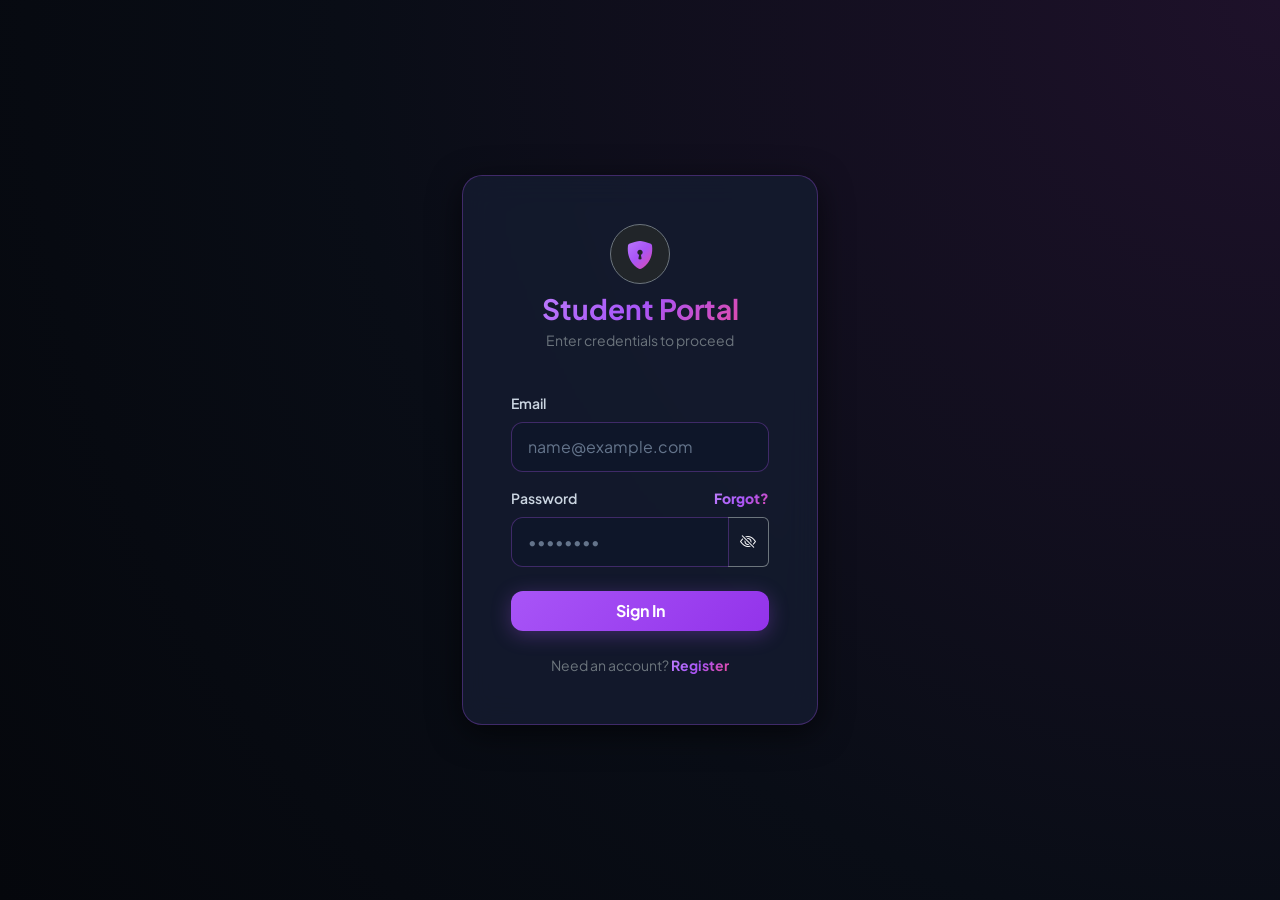
==== quiz.html @ be62087b "Initial commit - Complete Cyberpunk Quiz App" ====
<!DOCTYPE html>
<html lang="en">
<head>
  <meta charset="UTF-8">
  <meta name="viewport" content="width=device-width, initial-scale=1.0">
  <title>Quiz Session</title>
  <link href="https://cdn.jsdelivr.net/npm/bootstrap@5.3.0/dist/css/bootstrap.min.css" rel="stylesheet">
  <link rel="stylesheet" href="https://cdn.jsdelivr.net/npm/bootstrap-icons@1.11.0/font/bootstrap-icons.css">
  <link rel="stylesheet" href="css/style.css">
</head>
<body>
  <div class="container my-4">
    <div class="row justify-content-center">
      <div class="col-md-8 col-lg-7">
        <div class="d-flex justify-content-between align-items-center mb-3">
          <div>
            <span class="text-secondary small d-block">Candidate</span>
            <h5 class="m-0 text-purple fw-bold" id="studentNameDisplay">Student</h5>
          </div>
          <div class="d-flex align-items-center">
            <span class="badge bg-danger px-3 py-2 fs-6 me-3 rounded-pill" id="timerDisplay"><i class="bi bi-clock me-1"></i>15:00</span>
            <button class="btn btn-outline-danger btn-sm rounded-pill px-3" onclick="handleLogout()">Logout</button>
          </div>
        </div>

        <div class="card p-4 p-md-5">
          <div class="d-flex justify-content-between align-items-center mb-2">
            <span class="fw-bold text-secondary">Question <span id="currentQNum" class="text-light">1</span> / <span id="totalQNum">10</span></span>
          </div>
          <div class="progress mb-4" style="height: 6px;"><div id="progressBar" class="progress-bar progress-bar-purple" style="width: 0%;"></div></div>
          
          <div id="quizError" class="text-danger small mb-2"></div>
          <div id="questionContainer"></div>
          
          <div class="d-flex gap-2 mt-4">
            <button id="prevBtn" class="btn btn-prev-neon w-50 py-2 d-none"><i class="bi bi-arrow-left me-1"></i> Previous</button>
            <button id="nextBtn" class="btn btn-purple w-100 py-2">Next Question <i class="bi bi-arrow-right ms-1"></i></button>
          </div>
        </div>
      </div>
    </div>
  </div>
  <script src="js/auth.js"></script>
  <script src="js/quiz.js"></script>
</body>
</html>
---- css/style.css ----
@import url('https://fonts.googleapis.com/css2?family=Plus+Jakarta+Sans:wght@400;500;600;700;800&display=swap');

:root {
  --bg-main: #090d16;
  --bg-card: rgba(21, 28, 47, 0.85);
  --bg-input: #0f172a;
  --border-color: rgba(168, 85, 247, 0.3);
  --text-main: #f8fafc;
  --text-sub: #cbd5e1;
  --neon-purple: #a855f7;
  --neon-pink: #ec4899;
  --neon-glow: 0 0 25px rgba(168, 85, 247, 0.4);
  --card-glow: 0 8px 32px 0 rgba(0, 0, 0, 0.6);
}

body {
  background: radial-gradient(circle at top right, #1e112a 0%, #090d16 60%, #05070c 100%);
  color: var(--text-main);
  min-height: 100vh;
  display: flex;
  flex-direction: column;
  justify-content: center;
  font-family: 'Plus Jakarta Sans', sans-serif;
}

.card {
  background: var(--bg-card);
  backdrop-filter: blur(16px);
  -webkit-backdrop-filter: blur(16px);
  border: 1px solid var(--border-color);
  border-radius: 20px;
  box-shadow: var(--card-glow);
  position: relative;
}

.form-label {
  color: var(--text-sub);
  font-size: 0.875rem;
  font-weight: 600;
}

.form-control {
  background-color: rgba(15, 23, 42, 0.9) !important;
  border: 1px solid var(--border-color) !important;
  color: #ffffff !important;
  border-radius: 12px;
  padding: 0.75rem 1rem;
  transition: all 0.3s ease;
}

.form-control::placeholder {
  color: #64748b !important;
  opacity: 1 !important;
}

.form-control:focus {
  border-color: var(--neon-purple) !important;
  box-shadow: var(--neon-glow) !important;
}

.text-purple {
  background: linear-gradient(135deg, #c084fc 0%, #a855f7 50%, #ec4899 100%);
  -webkit-background-clip: text;
  -webkit-text-fill-color: transparent;
  font-weight: 800;
}

.btn-purple {
  background: linear-gradient(135deg, #a855f7 0%, #9333ea 100%);
  border: none;
  color: #ffffff;
  border-radius: 12px;
  padding: 0.75rem 1rem;
  font-weight: 700;
  box-shadow: 0 4px 20px rgba(168, 85, 247, 0.3);
  transition: all 0.3s ease;
}

.btn-purple:hover {
  background: linear-gradient(135deg, #c084fc 0%, #a855f7 100%);
  color: #ffffff;
  box-shadow: var(--neon-glow);
  transform: translateY(-2px);
}

/* Custom Styling for Previous Button */
.btn-prev-neon {
  background: rgba(15, 23, 42, 0.8) !important;
  border: 1px solid rgba(168, 85, 247, 0.4) !important;
  color: var(--text-main) !important;
  border-radius: 12px;
  font-weight: 600;
  transition: all 0.3s ease;
}

.btn-prev-neon:hover {
  background: rgba(168, 85, 247, 0.2) !important;
  border-color: var(--neon-purple) !important;
  color: #ffffff !important;
  box-shadow: 0 0 15px rgba(168, 85, 247, 0.3);
  transform: translateY(-2px);
}

.pass-conditions {
  background: rgba(15, 23, 42, 0.7);
  border: 1px solid rgba(168, 85, 247, 0.2);
  border-radius: 10px;
  padding: 8px 12px;
  font-size: 0.75rem;
  color: #cbd5e1;
}

#emailSuggestBox {
  background: #111827;
  border: 1px solid var(--neon-purple);
  border-radius: 12px;
  overflow: hidden;
  box-shadow: 0 10px 25px rgba(0, 0, 0, 0.8), var(--neon-glow);
  max-height: 200px;
  overflow-y: auto;
}

.suggest-item {
  background: transparent;
  border: none;
  border-bottom: 1px solid rgba(255, 255, 255, 0.05);
  color: var(--text-main);
  padding: 10px 14px;
  text-align: left;
  width: 100%;
  font-size: 0.85rem;
  cursor: pointer;
  transition: all 0.2s ease;
}

.suggest-item:hover {
  background: rgba(168, 85, 247, 0.2);
  color: #ffffff;
  padding-left: 18px;
}

#questionContainer h5 {
  color: #ffffff !important;
  font-weight: 700 !important;
  font-size: 1.25rem !important;
  line-height: 1.6;
  text-shadow: 0 2px 4px rgba(0, 0, 0, 0.5);
}

.choice-btn {
  text-align: left;
  border: 1px solid var(--border-color);
  color: var(--text-main);
  background: rgba(15, 23, 42, 0.6);
  border-radius: 14px;
  padding: 1rem 1.25rem;
  font-weight: 600;
  transition: all 0.25s ease;
}

.choice-btn:hover {
  background: rgba(168, 85, 247, 0.15);
  border-color: var(--neon-purple);
  color: #fff;
}

.choice-btn.active-choice {
  background: linear-gradient(135deg, rgba(168, 85, 247, 0.3) 0%, rgba(236, 72, 153, 0.2) 100%);
  border-color: var(--neon-purple);
  color: #ffffff;
  box-shadow: var(--neon-glow);
}

.progress {
  background-color: rgba(15, 23, 42, 0.9);
  border-radius: 10px;
}

.progress-bar-purple {
  background: linear-gradient(90deg, #a855f7 0%, #ec4899 100%);
  box-shadow: var(--neon-glow);
}

.list-group-item-dark {
  background: rgba(15, 23, 42, 0.6);
  border: 1px solid var(--border-color);
  color: var(--text-main);
  border-radius: 10px !important;
  margin-bottom: 6px;
}

/* Custom Result Status Boxes (Dark Glassmorphism) */
.result-status-box {
  border-radius: 12px;
  padding: 14px 20px;
  font-weight: 600;
  text-align: center;
  backdrop-filter: blur(12px);
  -webkit-backdrop-filter: blur(12px);
  transition: all 0.3s ease;
  display: flex;
  align-items: center;
  justify-content: center;
  gap: 8px;
}

/* Success State (Pass) */
.result-status-success {
  background: rgba(15, 23, 42, 0.75);
  border: 1px solid rgba(168, 85, 247, 0.35);
  color: #86EFAC;
  box-shadow: 0 0 20px rgba(168, 85, 247, 0.15), inset 0 0 10px rgba(134, 239, 172, 0.05);
}

.result-status-success:hover {
  border-color: rgba(168, 85, 247, 0.6);
  box-shadow: 0 0 25px rgba(168, 85, 247, 0.25);
}

/* Failure State (Fail) */
.result-status-fail {
  background: rgba(30, 15, 25, 0.75);
  border: 1px solid rgba(248, 113, 113, 0.35);
  color: #FCA5A5;
  box-shadow: 0 0 20px rgba(248, 113, 113, 0.15), inset 0 0 10px rgba(252, 165, 165, 0.05);
}

.result-status-fail:hover {
  border-color: rgba(248, 113, 113, 0.6);
  box-shadow: 0 0 25px rgba(248, 113, 113, 0.25);
}
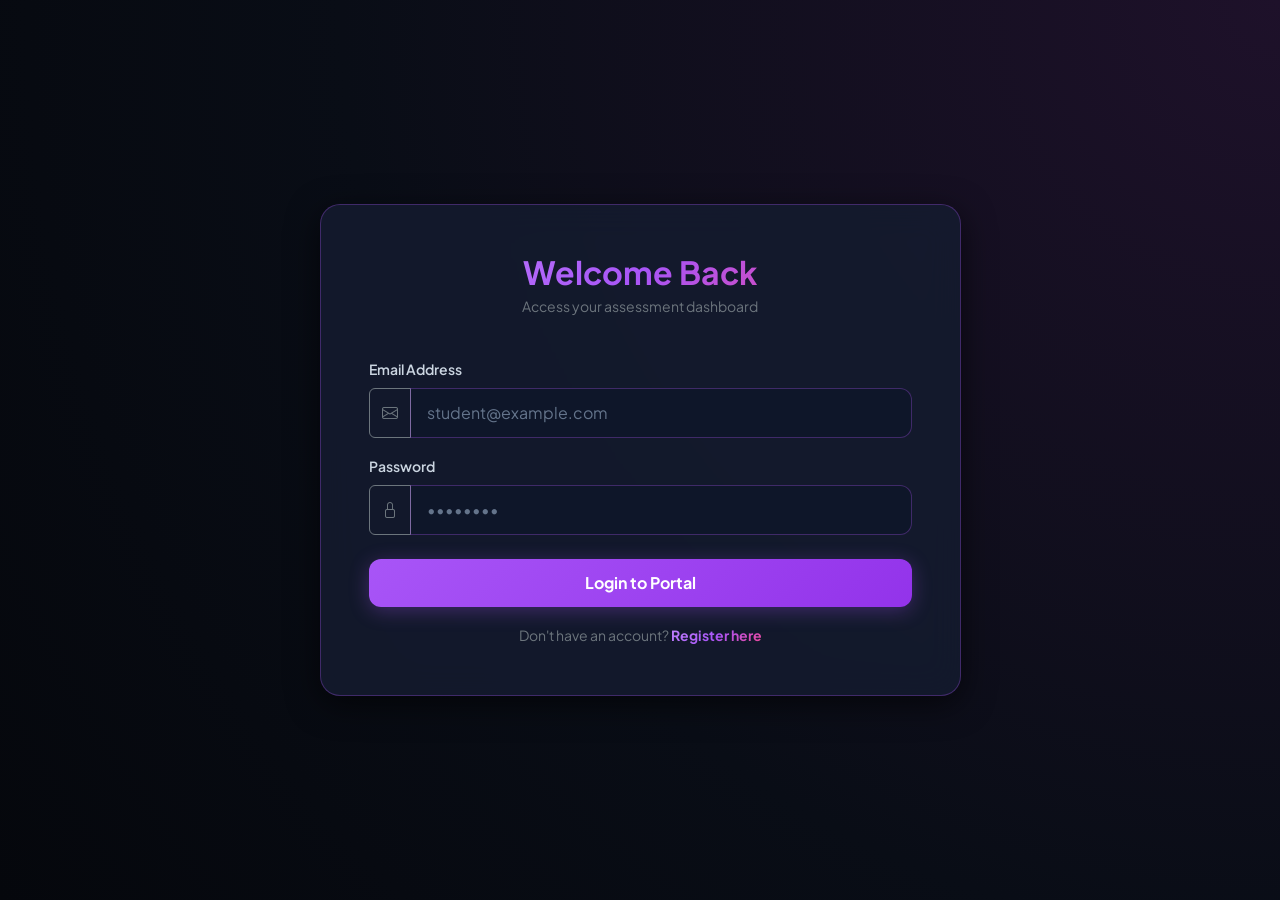
==== commit 3f00c2ae: "Update responsive HTML card layouts for desktop" ====
--- a/quiz.html
+++ b/quiz.html
@@ -11,7 +11,7 @@
 <body>
   <div class="container my-4">
     <div class="row justify-content-center">
-      <div class="col-md-8 col-lg-7">
+      <div class="col-12 col-md-10 col-lg-8 col-xl-7">
         <div class="d-flex justify-content-between align-items-center mb-3">
           <div>
             <span class="text-secondary small d-block">Candidate</span>
